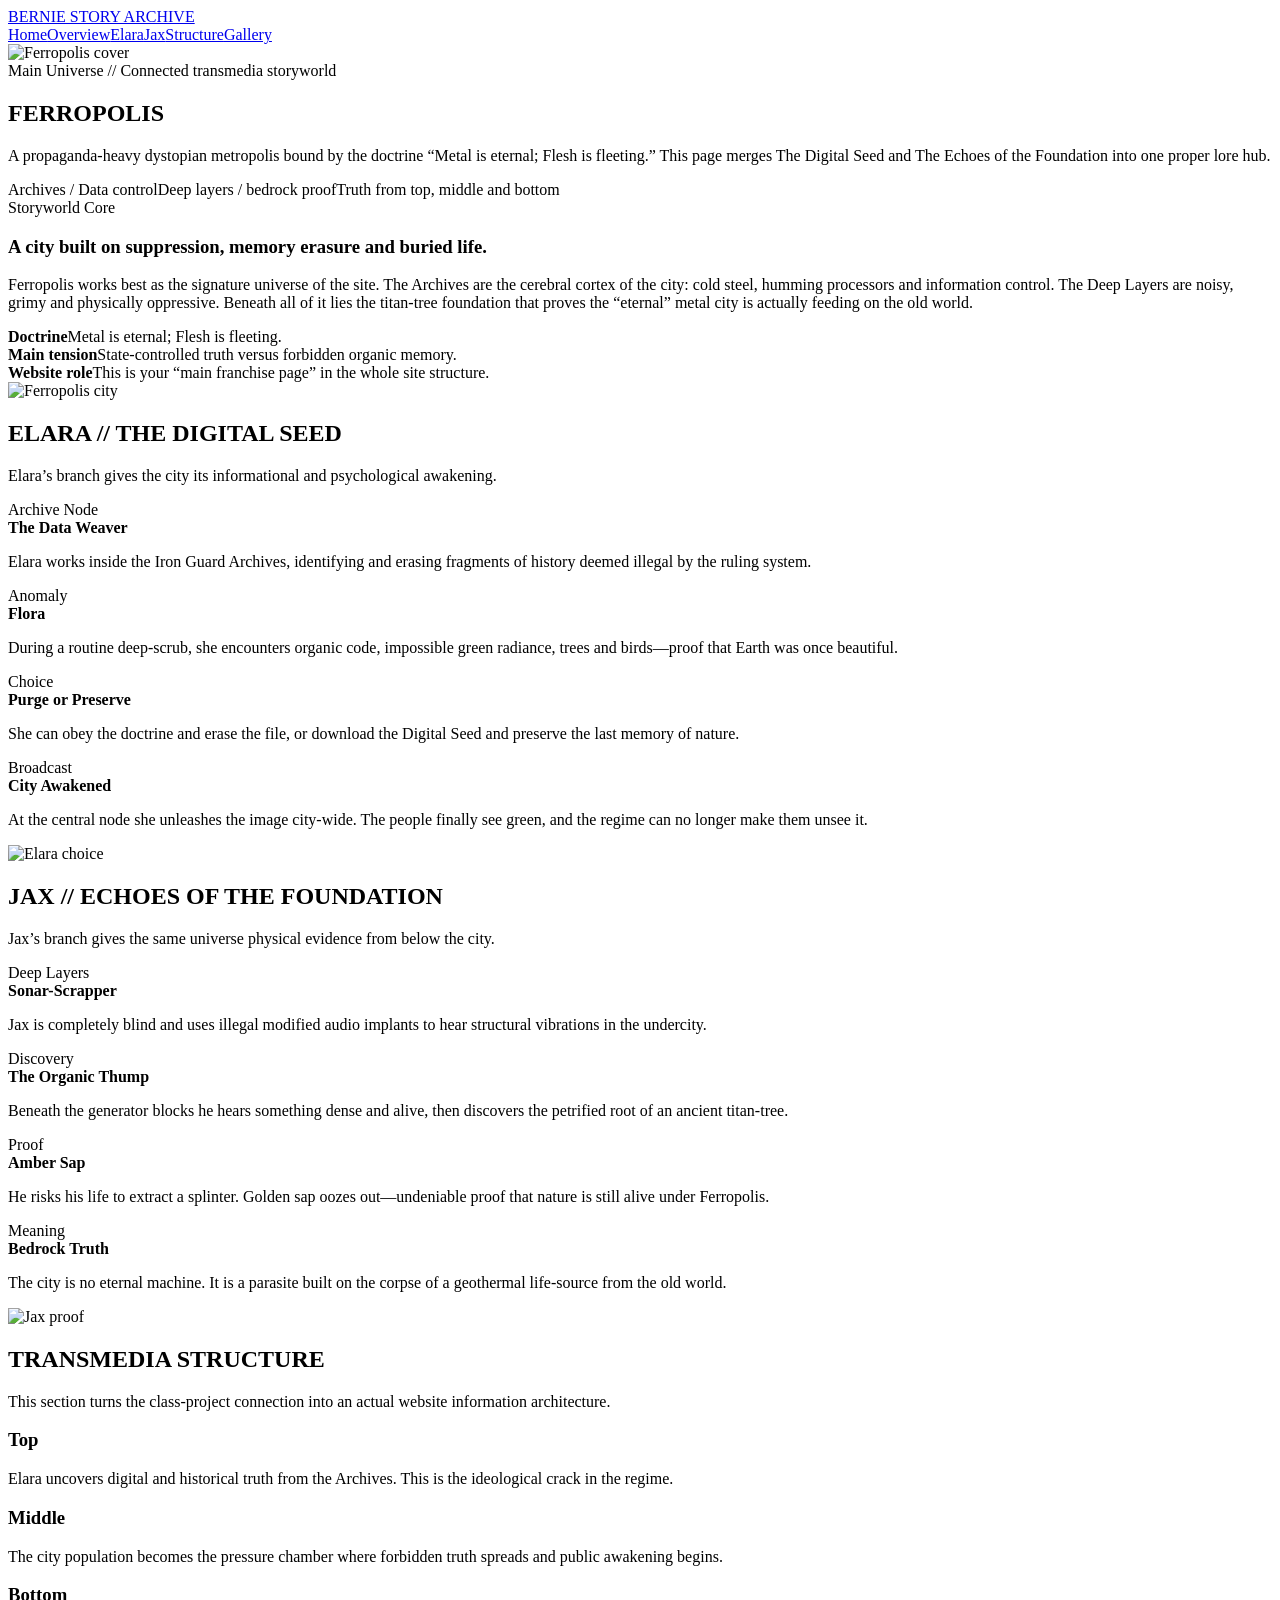
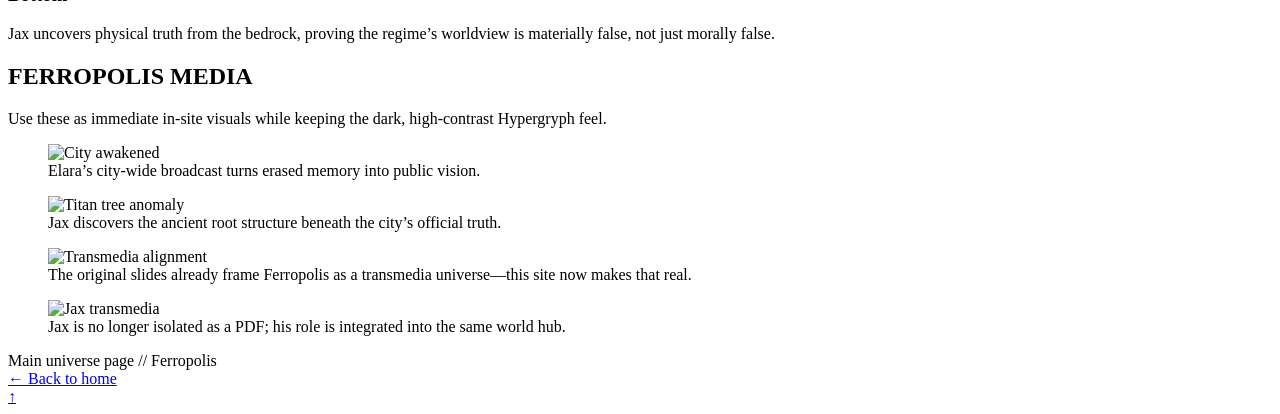
==== ferropolis.html @ 5ae43ccb "Add files via upload Signed-off-by: bernie8026 <105189016+bernie8026@users.noreply.github.com>" ====
<!DOCTYPE html>
<html lang="en">
<head>
  <meta charset="UTF-8" />
  <meta name="viewport" content="width=device-width, initial-scale=1.0" />
  <title>Ferropolis // Bernie Story Archive</title>
  <link rel="stylesheet" href="assets/css/style.css" />
</head>
<body>
<header class="site-header"><div class="header-inner"><a class="brand" href="index.html"><span class="brand-mark"></span>BERNIE STORY ARCHIVE</a><nav class="nav"><a href="index.html">Home</a><a href="#overview">Overview</a><a href="#elara">Elara</a><a href="#jax">Jax</a><a href="#structure">Structure</a><a href="#gallery">Gallery</a></nav></div></header>
<main class="page">
<section class="page-hero hero">
  <div class="hero-bg"><img src="assets/images/digital-cover.jpg" alt="Ferropolis cover" /></div>
  <div class="hero-inner">
    <div class="kicker">Main Universe // Connected transmedia storyworld</div>
    <h1>FERRO<span class="accent">POLIS</span></h1>
    <p>A propaganda-heavy dystopian metropolis bound by the doctrine “Metal is eternal; Flesh is fleeting.” This page merges The Digital Seed and The Echoes of the Foundation into one proper lore hub.</p>
    <div class="stats"><span class="stat-pill">Archives / Data control</span><span class="stat-pill">Deep layers / bedrock proof</span><span class="stat-pill">Truth from top, middle and bottom</span></div>
  </div>
</section>
<section id="overview" class="section">
  <div class="detail-grid">
    <div class="story-panel">
      <div class="mini-kicker">Storyworld Core</div>
      <h3>A city built on suppression, memory erasure and buried life.</h3>
      <p>Ferropolis works best as the signature universe of the site. The Archives are the cerebral cortex of the city: cold steel, humming processors and information control. The Deep Layers are noisy, grimy and physically oppressive. Beneath all of it lies the titan-tree foundation that proves the “eternal” metal city is actually feeding on the old world.</p>
      <div class="story-points">
        <div class="story-point"><strong>Doctrine</strong><span style="color:var(--muted)">Metal is eternal; Flesh is fleeting.</span></div>
        <div class="story-point"><strong>Main tension</strong><span style="color:var(--muted)">State-controlled truth versus forbidden organic memory.</span></div>
        <div class="story-point"><strong>Website role</strong><span style="color:var(--muted)">This is your “main franchise page” in the whole site structure.</span></div>
      </div>
    </div>
    <div class="story-panel" style="padding:0;overflow:hidden"><img src="assets/images/digital-ferropolis.jpg" alt="Ferropolis city" style="width:100%;height:100%;object-fit:cover" /></div>
  </div>
</section>
<section id="elara" class="section">
  <div class="section-head"><h2>ELARA // THE DIGITAL SEED</h2><p>Elara’s branch gives the city its informational and psychological awakening.</p></div>
  <div class="detail-grid">
    <div class="timeline">
      <div class="timeline-item"><div class="num">Archive Node</div><strong>The Data Weaver</strong><p>Elara works inside the Iron Guard Archives, identifying and erasing fragments of history deemed illegal by the ruling system.</p></div>
      <div class="timeline-item"><div class="num">Anomaly</div><strong>Flora</strong><p>During a routine deep-scrub, she encounters organic code, impossible green radiance, trees and birds—proof that Earth was once beautiful.</p></div>
      <div class="timeline-item"><div class="num">Choice</div><strong>Purge or Preserve</strong><p>She can obey the doctrine and erase the file, or download the Digital Seed and preserve the last memory of nature.</p></div>
      <div class="timeline-item"><div class="num">Broadcast</div><strong>City Awakened</strong><p>At the central node she unleashes the image city-wide. The people finally see green, and the regime can no longer make them unsee it.</p></div>
    </div>
    <div class="story-panel" style="padding:0;overflow:hidden"><img src="assets/images/digital-choice.jpg" alt="Elara choice" style="width:100%;height:100%;object-fit:cover" /></div>
  </div>
</section>
<section id="jax" class="section">
  <div class="section-head"><h2>JAX // ECHOES OF THE FOUNDATION</h2><p>Jax’s branch gives the same universe physical evidence from below the city.</p></div>
  <div class="detail-grid">
    <div class="timeline">
      <div class="timeline-item"><div class="num">Deep Layers</div><strong>Sonar-Scrapper</strong><p>Jax is completely blind and uses illegal modified audio implants to hear structural vibrations in the undercity.</p></div>
      <div class="timeline-item"><div class="num">Discovery</div><strong>The Organic Thump</strong><p>Beneath the generator blocks he hears something dense and alive, then discovers the petrified root of an ancient titan-tree.</p></div>
      <div class="timeline-item"><div class="num">Proof</div><strong>Amber Sap</strong><p>He risks his life to extract a splinter. Golden sap oozes out—undeniable proof that nature is still alive under Ferropolis.</p></div>
      <div class="timeline-item"><div class="num">Meaning</div><strong>Bedrock Truth</strong><p>The city is no eternal machine. It is a parasite built on the corpse of a geothermal life-source from the old world.</p></div>
    </div>
    <div class="story-panel" style="padding:0;overflow:hidden"><img src="assets/images/echoes-proof.jpg" alt="Jax proof" style="width:100%;height:100%;object-fit:cover" /></div>
  </div>
</section>
<section id="structure" class="section">
  <div class="section-head"><h2>TRANSMEDIA STRUCTURE</h2><p>This section turns the class-project connection into an actual website information architecture.</p></div>
  <div class="info-grid">
    <div class="info-box"><h3>Top</h3><p>Elara uncovers digital and historical truth from the Archives. This is the ideological crack in the regime.</p></div>
    <div class="info-box"><h3>Middle</h3><p>The city population becomes the pressure chamber where forbidden truth spreads and public awakening begins.</p></div>
    <div class="info-box"><h3>Bottom</h3><p>Jax uncovers physical truth from the bedrock, proving the regime’s worldview is materially false, not just morally false.</p></div>
  </div>
</section>
<section id="gallery" class="section">
  <div class="section-head"><h2>FERROPOLIS MEDIA</h2><p>Use these as immediate in-site visuals while keeping the dark, high-contrast Hypergryph feel.</p></div>
  <div class="gallery">
    <figure><img src="assets/images/digital-awakened.jpg" alt="City awakened" /><figcaption>Elara’s city-wide broadcast turns erased memory into public vision.</figcaption></figure>
    <figure><img src="assets/images/echoes-anomaly.jpg" alt="Titan tree anomaly" /><figcaption>Jax discovers the ancient root structure beneath the city’s official truth.</figcaption></figure>
    <figure><img src="assets/images/digital-transmedia.jpg" alt="Transmedia alignment" /><figcaption>The original slides already frame Ferropolis as a transmedia universe—this site now makes that real.</figcaption></figure>
    <figure><img src="assets/images/echoes-transmedia.jpg" alt="Jax transmedia" /><figcaption>Jax is no longer isolated as a PDF; his role is integrated into the same world hub.</figcaption></figure>
  </div>
</section>
</main>
<footer class="footer"><div class="footer-inner"><div>Main universe page // Ferropolis</div><div><a href="index.html">← Back to home</a></div></div></footer>
<a class="backtop" href="#top">↑</a><script src="assets/js/main.js"></script>
</body>
</html>
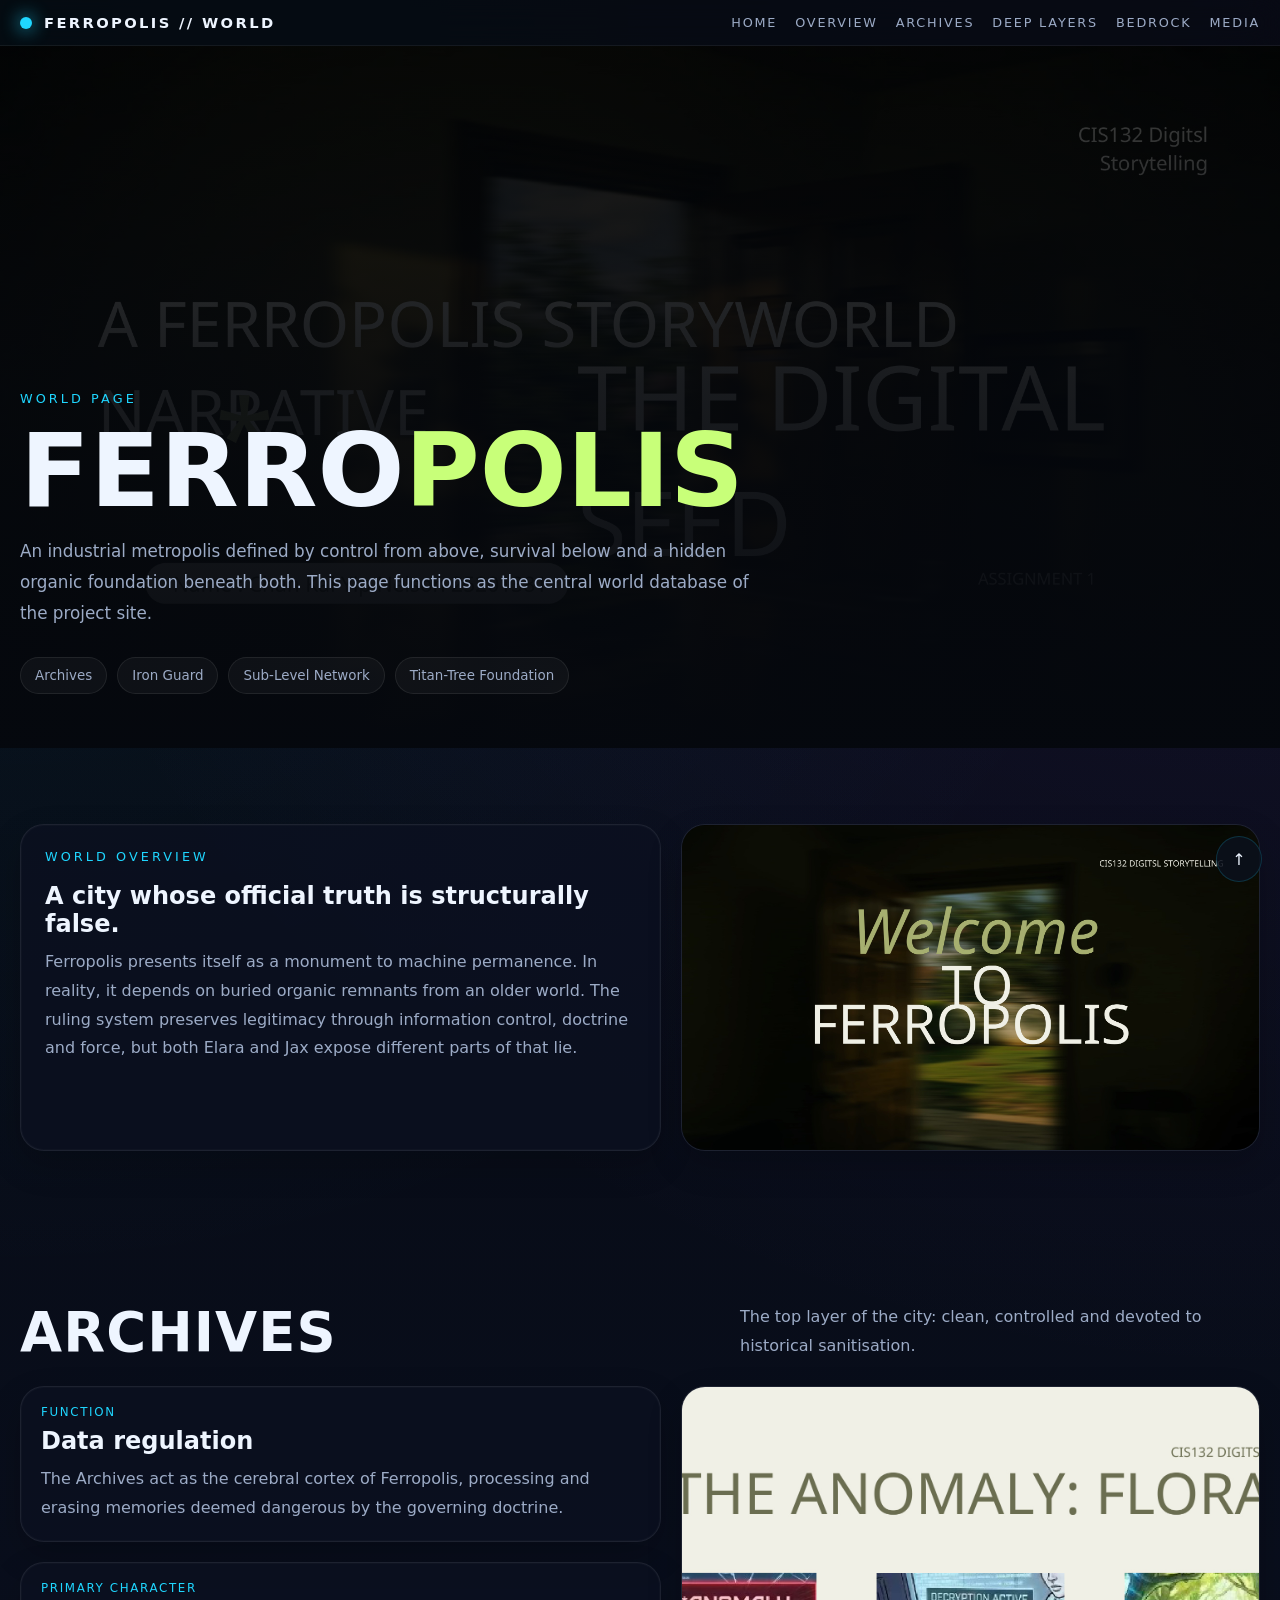
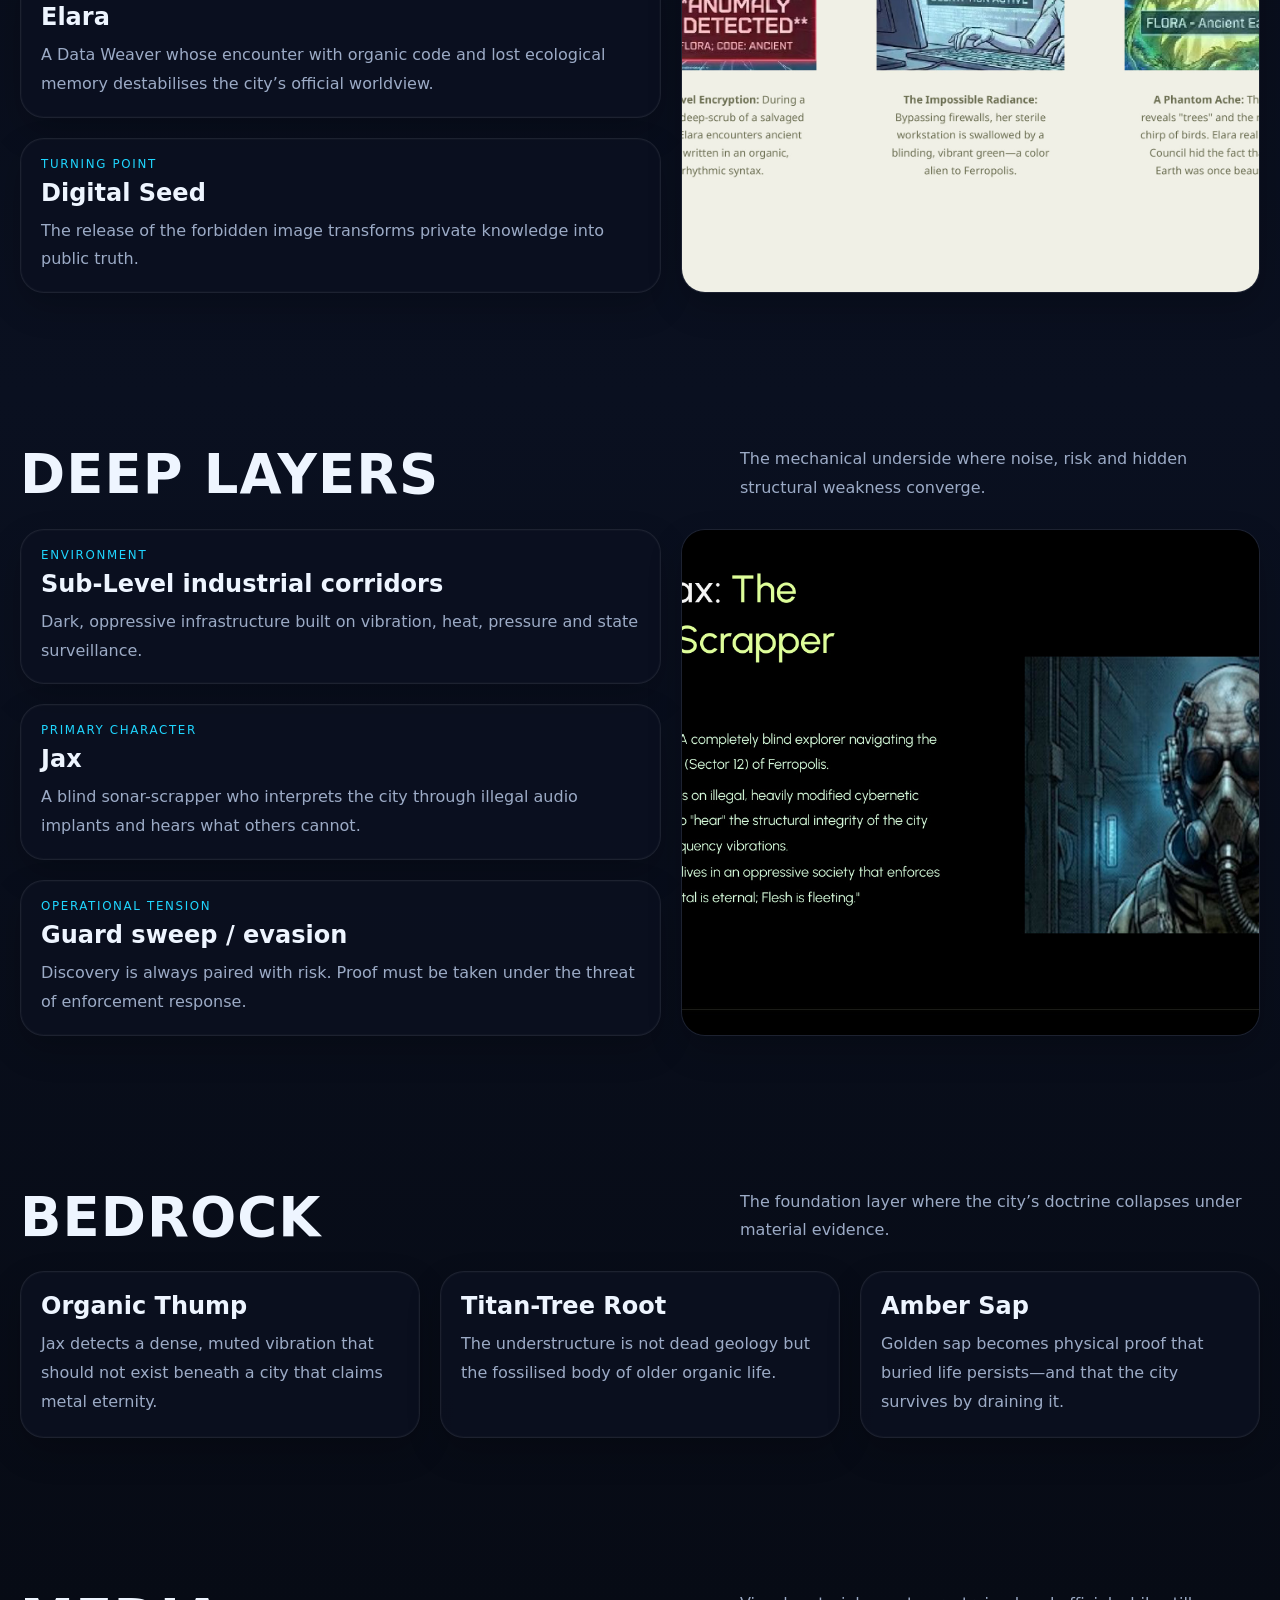
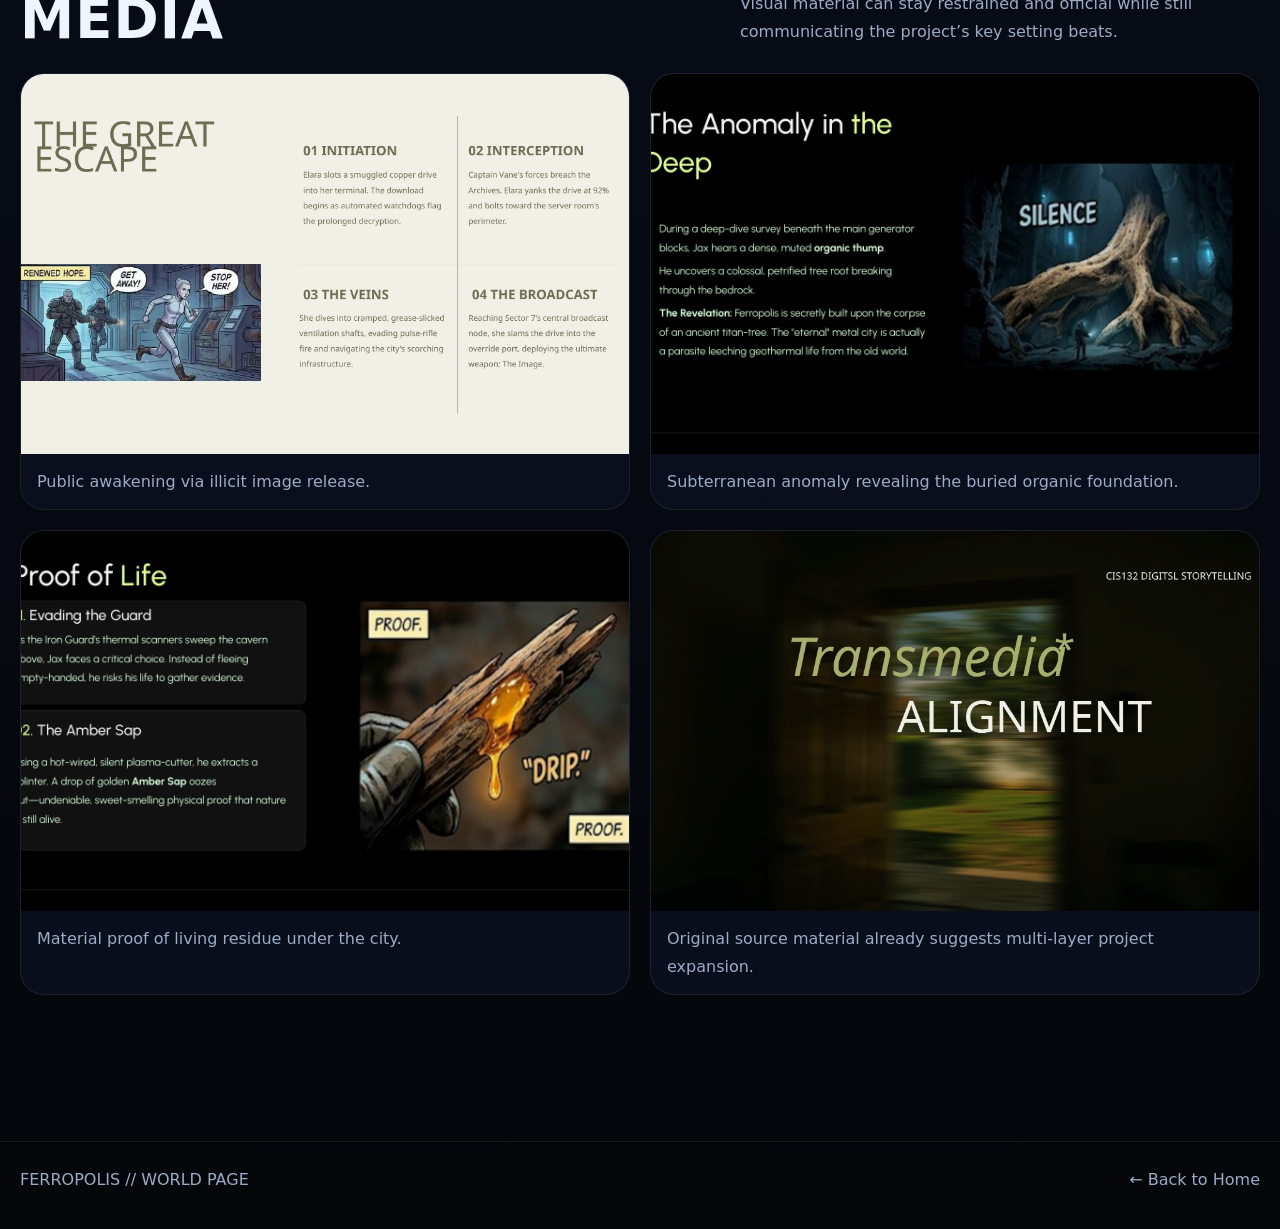
==== commit c43c5fbe: "Add files via upload Signed-off-by: bernie8026 <105189016+bernie8026@users.noreply.github.com>" ====
--- a/ferropolis.html
+++ b/ferropolis.html
@@ -3,79 +3,73 @@
 <head>
   <meta charset="UTF-8" />
   <meta name="viewport" content="width=device-width, initial-scale=1.0" />
-  <title>Ferropolis // Bernie Story Archive</title>
+  <title>FERROPOLIS // World</title>
   <link rel="stylesheet" href="assets/css/style.css" />
 </head>
 <body>
-<header class="site-header"><div class="header-inner"><a class="brand" href="index.html"><span class="brand-mark"></span>BERNIE STORY ARCHIVE</a><nav class="nav"><a href="index.html">Home</a><a href="#overview">Overview</a><a href="#elara">Elara</a><a href="#jax">Jax</a><a href="#structure">Structure</a><a href="#gallery">Gallery</a></nav></div></header>
-<main class="page">
+<header class="header"><div class="header-inner"><a class="brand" href="index.html"><span class="brand-dot"></span>FERROPOLIS // WORLD</a><nav class="nav"><a href="index.html">Home</a><a href="#overview">Overview</a><a href="#archives">Archives</a><a href="#deeplayers">Deep Layers</a><a href="#bedrock">Bedrock</a><a href="#gallery">Media</a></nav></div></header>
+<main>
 <section class="page-hero hero">
-  <div class="hero-bg"><img src="assets/images/digital-cover.jpg" alt="Ferropolis cover" /></div>
+  <div class="page-hero-bg"><img src="assets/images/digital-cover.jpg" alt="Ferropolis world visual" /></div>
   <div class="hero-inner">
-    <div class="kicker">Main Universe // Connected transmedia storyworld</div>
+    <div class="kicker">World Page</div>
     <h1>FERRO<span class="accent">POLIS</span></h1>
-    <p>A propaganda-heavy dystopian metropolis bound by the doctrine “Metal is eternal; Flesh is fleeting.” This page merges The Digital Seed and The Echoes of the Foundation into one proper lore hub.</p>
-    <div class="stats"><span class="stat-pill">Archives / Data control</span><span class="stat-pill">Deep layers / bedrock proof</span><span class="stat-pill">Truth from top, middle and bottom</span></div>
+    <p>An industrial metropolis defined by control from above, survival below and a hidden organic foundation beneath both. This page functions as the central world database of the project site.</p>
+    <div class="stats"><span class="pill">Archives</span><span class="pill">Iron Guard</span><span class="pill">Sub-Level Network</span><span class="pill">Titan-Tree Foundation</span></div>
   </div>
 </section>
+
 <section id="overview" class="section">
-  <div class="detail-grid">
-    <div class="story-panel">
-      <div class="mini-kicker">Storyworld Core</div>
-      <h3>A city built on suppression, memory erasure and buried life.</h3>
-      <p>Ferropolis works best as the signature universe of the site. The Archives are the cerebral cortex of the city: cold steel, humming processors and information control. The Deep Layers are noisy, grimy and physically oppressive. Beneath all of it lies the titan-tree foundation that proves the “eternal” metal city is actually feeding on the old world.</p>
-      <div class="story-points">
-        <div class="story-point"><strong>Doctrine</strong><span style="color:var(--muted)">Metal is eternal; Flesh is fleeting.</span></div>
-        <div class="story-point"><strong>Main tension</strong><span style="color:var(--muted)">State-controlled truth versus forbidden organic memory.</span></div>
-        <div class="story-point"><strong>Website role</strong><span style="color:var(--muted)">This is your “main franchise page” in the whole site structure.</span></div>
-      </div>
-    </div>
-    <div class="story-panel" style="padding:0;overflow:hidden"><img src="assets/images/digital-ferropolis.jpg" alt="Ferropolis city" style="width:100%;height:100%;object-fit:cover" /></div>
+  <div class="split">
+    <div class="panel"><div class="kicker">World Overview</div><h3>A city whose official truth is structurally false.</h3><p>Ferropolis presents itself as a monument to machine permanence. In reality, it depends on buried organic remnants from an older world. The ruling system preserves legitimacy through information control, doctrine and force, but both Elara and Jax expose different parts of that lie.</p></div>
+    <div class="block"><img src="assets/images/digital-ferropolis.jpg" alt="Cityscape" /></div>
   </div>
 </section>
-<section id="elara" class="section">
-  <div class="section-head"><h2>ELARA // THE DIGITAL SEED</h2><p>Elara’s branch gives the city its informational and psychological awakening.</p></div>
-  <div class="detail-grid">
+
+<section id="archives" class="section">
+  <div class="head"><h2>Archives</h2><p>The top layer of the city: clean, controlled and devoted to historical sanitisation.</p></div>
+  <div class="split">
     <div class="timeline">
-      <div class="timeline-item"><div class="num">Archive Node</div><strong>The Data Weaver</strong><p>Elara works inside the Iron Guard Archives, identifying and erasing fragments of history deemed illegal by the ruling system.</p></div>
-      <div class="timeline-item"><div class="num">Anomaly</div><strong>Flora</strong><p>During a routine deep-scrub, she encounters organic code, impossible green radiance, trees and birds—proof that Earth was once beautiful.</p></div>
-      <div class="timeline-item"><div class="num">Choice</div><strong>Purge or Preserve</strong><p>She can obey the doctrine and erase the file, or download the Digital Seed and preserve the last memory of nature.</p></div>
-      <div class="timeline-item"><div class="num">Broadcast</div><strong>City Awakened</strong><p>At the central node she unleashes the image city-wide. The people finally see green, and the regime can no longer make them unsee it.</p></div>
+      <div class="timeline-card"><div class="meta">Function</div><h3>Data regulation</h3><p>The Archives act as the cerebral cortex of Ferropolis, processing and erasing memories deemed dangerous by the governing doctrine.</p></div>
+      <div class="timeline-card"><div class="meta">Primary Character</div><h3>Elara</h3><p>A Data Weaver whose encounter with organic code and lost ecological memory destabilises the city’s official worldview.</p></div>
+      <div class="timeline-card"><div class="meta">Turning Point</div><h3>Digital Seed</h3><p>The release of the forbidden image transforms private knowledge into public truth.</p></div>
     </div>
-    <div class="story-panel" style="padding:0;overflow:hidden"><img src="assets/images/digital-choice.jpg" alt="Elara choice" style="width:100%;height:100%;object-fit:cover" /></div>
+    <div class="block"><img src="assets/images/digital-choice.jpg" alt="Archives visual" /></div>
   </div>
 </section>
-<section id="jax" class="section">
-  <div class="section-head"><h2>JAX // ECHOES OF THE FOUNDATION</h2><p>Jax’s branch gives the same universe physical evidence from below the city.</p></div>
-  <div class="detail-grid">
+
+<section id="deeplayers" class="section">
+  <div class="head"><h2>Deep Layers</h2><p>The mechanical underside where noise, risk and hidden structural weakness converge.</p></div>
+  <div class="split">
     <div class="timeline">
-      <div class="timeline-item"><div class="num">Deep Layers</div><strong>Sonar-Scrapper</strong><p>Jax is completely blind and uses illegal modified audio implants to hear structural vibrations in the undercity.</p></div>
-      <div class="timeline-item"><div class="num">Discovery</div><strong>The Organic Thump</strong><p>Beneath the generator blocks he hears something dense and alive, then discovers the petrified root of an ancient titan-tree.</p></div>
-      <div class="timeline-item"><div class="num">Proof</div><strong>Amber Sap</strong><p>He risks his life to extract a splinter. Golden sap oozes out—undeniable proof that nature is still alive under Ferropolis.</p></div>
-      <div class="timeline-item"><div class="num">Meaning</div><strong>Bedrock Truth</strong><p>The city is no eternal machine. It is a parasite built on the corpse of a geothermal life-source from the old world.</p></div>
+      <div class="timeline-card"><div class="meta">Environment</div><h3>Sub-Level industrial corridors</h3><p>Dark, oppressive infrastructure built on vibration, heat, pressure and state surveillance.</p></div>
+      <div class="timeline-card"><div class="meta">Primary Character</div><h3>Jax</h3><p>A blind sonar-scrapper who interprets the city through illegal audio implants and hears what others cannot.</p></div>
+      <div class="timeline-card"><div class="meta">Operational Tension</div><h3>Guard sweep / evasion</h3><p>Discovery is always paired with risk. Proof must be taken under the threat of enforcement response.</p></div>
     </div>
-    <div class="story-panel" style="padding:0;overflow:hidden"><img src="assets/images/echoes-proof.jpg" alt="Jax proof" style="width:100%;height:100%;object-fit:cover" /></div>
+    <div class="block"><img src="assets/images/echoes-jax.jpg" alt="Deep Layers visual" /></div>
   </div>
 </section>
-<section id="structure" class="section">
-  <div class="section-head"><h2>TRANSMEDIA STRUCTURE</h2><p>This section turns the class-project connection into an actual website information architecture.</p></div>
+
+<section id="bedrock" class="section">
+  <div class="head"><h2>Bedrock</h2><p>The foundation layer where the city’s doctrine collapses under material evidence.</p></div>
   <div class="info-grid">
-    <div class="info-box"><h3>Top</h3><p>Elara uncovers digital and historical truth from the Archives. This is the ideological crack in the regime.</p></div>
-    <div class="info-box"><h3>Middle</h3><p>The city population becomes the pressure chamber where forbidden truth spreads and public awakening begins.</p></div>
-    <div class="info-box"><h3>Bottom</h3><p>Jax uncovers physical truth from the bedrock, proving the regime’s worldview is materially false, not just morally false.</p></div>
+    <div class="info-card"><h3>Organic Thump</h3><p>Jax detects a dense, muted vibration that should not exist beneath a city that claims metal eternity.</p></div>
+    <div class="info-card"><h3>Titan-Tree Root</h3><p>The understructure is not dead geology but the fossilised body of older organic life.</p></div>
+    <div class="info-card"><h3>Amber Sap</h3><p>Golden sap becomes physical proof that buried life persists—and that the city survives by draining it.</p></div>
   </div>
 </section>
+
 <section id="gallery" class="section">
-  <div class="section-head"><h2>FERROPOLIS MEDIA</h2><p>Use these as immediate in-site visuals while keeping the dark, high-contrast Hypergryph feel.</p></div>
+  <div class="head"><h2>Media</h2><p>Visual material can stay restrained and official while still communicating the project’s key setting beats.</p></div>
   <div class="gallery">
-    <figure><img src="assets/images/digital-awakened.jpg" alt="City awakened" /><figcaption>Elara’s city-wide broadcast turns erased memory into public vision.</figcaption></figure>
-    <figure><img src="assets/images/echoes-anomaly.jpg" alt="Titan tree anomaly" /><figcaption>Jax discovers the ancient root structure beneath the city’s official truth.</figcaption></figure>
-    <figure><img src="assets/images/digital-transmedia.jpg" alt="Transmedia alignment" /><figcaption>The original slides already frame Ferropolis as a transmedia universe—this site now makes that real.</figcaption></figure>
-    <figure><img src="assets/images/echoes-transmedia.jpg" alt="Jax transmedia" /><figcaption>Jax is no longer isolated as a PDF; his role is integrated into the same world hub.</figcaption></figure>
+    <figure><img src="assets/images/digital-awakened.jpg" alt="Broadcast visual" /><figcaption>Public awakening via illicit image release.</figcaption></figure>
+    <figure><img src="assets/images/echoes-anomaly.jpg" alt="Anomaly visual" /><figcaption>Subterranean anomaly revealing the buried organic foundation.</figcaption></figure>
+    <figure><img src="assets/images/echoes-proof.jpg" alt="Amber sap proof" /><figcaption>Material proof of living residue under the city.</figcaption></figure>
+    <figure><img src="assets/images/digital-transmedia.jpg" alt="Project linkage" /><figcaption>Original source material already suggests multi-layer project expansion.</figcaption></figure>
   </div>
 </section>
 </main>
-<footer class="footer"><div class="footer-inner"><div>Main universe page // Ferropolis</div><div><a href="index.html">← Back to home</a></div></div></footer>
-<a class="backtop" href="#top">↑</a><script src="assets/js/main.js"></script>
+<footer class="footer"><div class="footer-inner"><div>FERROPOLIS // WORLD PAGE</div><div><a href="index.html">← Back to Home</a></div></div></footer>
+<a class="backtop" href="#overview">↑</a><script src="assets/js/main.js"></script>
 </body>
 </html>
--- a/assets/css/style.css
+++ b/assets/css/style.css
@@ -0,0 +1,113 @@
+
+:root{
+  --bg:#05070d;
+  --bg2:#0b1020;
+  --panel:rgba(11,16,32,.82);
+  --panel-2:rgba(14,20,38,.94);
+  --line:#1fd6ff;
+  --line-soft:rgba(31,214,255,.18);
+  --accent:#c8ff79;
+  --text:#eef5ff;
+  --muted:#9cabc6;
+  --max:1280px;
+}
+*{box-sizing:border-box}
+html{scroll-behavior:smooth}
+body{
+  margin:0;
+  color:var(--text);
+  font-family: Inter, ui-sans-serif, system-ui, -apple-system, BlinkMacSystemFont, 'Segoe UI', sans-serif;
+  background:
+    radial-gradient(circle at 0% 0%, rgba(31,214,255,.08), transparent 28%),
+    radial-gradient(circle at 100% 0%, rgba(139,89,255,.12), transparent 30%),
+    linear-gradient(180deg, #05070d 0%, #0a1020 45%, #04060a 100%);
+}
+body::before{
+  content:'';
+  position:fixed; inset:0; pointer-events:none; opacity:.25;
+  background-image:linear-gradient(rgba(255,255,255,.03) 1px, transparent 1px),linear-gradient(90deg, rgba(255,255,255,.03) 1px, transparent 1px);
+  background-size:36px 36px;
+  mask-image:linear-gradient(180deg, rgba(0,0,0,.75), transparent 78%);
+}
+a{text-decoration:none;color:inherit}
+img{display:block;max-width:100%}
+.header{position:sticky;top:0;z-index:40;background:rgba(5,8,14,.76);backdrop-filter:blur(16px);border-bottom:1px solid rgba(255,255,255,.06)}
+.header-inner{max-width:var(--max);margin:0 auto;padding:14px 20px;display:flex;justify-content:space-between;align-items:center;gap:20px}
+.brand{display:flex;align-items:center;gap:12px;font-weight:800;letter-spacing:.16em;text-transform:uppercase;font-size:.92rem}
+.brand-dot{width:12px;height:12px;border-radius:50%;background:var(--line);box-shadow:0 0 18px var(--line)}
+.nav{display:flex;gap:18px;flex-wrap:wrap}
+.nav a{font-size:.8rem;letter-spacing:.14em;text-transform:uppercase;color:var(--muted)}
+.nav a:hover,.nav a.active{color:var(--text)}
+.hero{position:relative;min-height:95vh;display:flex;align-items:flex-end}
+.hero-bg,.page-hero-bg{position:absolute;inset:0;z-index:-2}
+.hero-bg img,.page-hero-bg img{width:100%;height:100%;object-fit:cover;filter:brightness(.32) saturate(1.04)}
+.hero-bg::after,.page-hero-bg::after{content:'';position:absolute;inset:0;background:linear-gradient(180deg, rgba(5,8,14,.2), rgba(5,8,14,.72) 48%, rgba(5,8,14,.98) 100%)}
+.hero-inner{max-width:var(--max);margin:0 auto;padding:112px 20px 54px;width:100%}
+.kicker{font-size:.8rem;letter-spacing:.24em;text-transform:uppercase;color:var(--line);margin-bottom:18px}
+.hero h1{font-size:clamp(3.2rem,8vw,7rem);line-height:.92;margin:0 0 18px;max-width:900px}
+.hero h1 .accent{color:var(--accent)}
+.hero p{max-width:760px;color:var(--muted);font-size:1.05rem;line-height:1.85;margin:0 0 28px}
+.button-row{display:flex;flex-wrap:wrap;gap:12px}
+.button{display:inline-flex;align-items:center;justify-content:center;padding:14px 22px;border-radius:999px;border:1px solid var(--line);background:rgba(31,214,255,.08);font-size:.86rem;font-weight:700;letter-spacing:.12em;text-transform:uppercase}
+.button.alt{border-color:rgba(255,255,255,.14);background:rgba(255,255,255,.04)}
+.quick-grid{display:grid;grid-template-columns:repeat(4,minmax(0,1fr));gap:14px;margin-top:30px}
+.quick-card,.panel,.news-item,.world-card,.profile-card,.block,.media-card,.timeline-card,.info-card{background:var(--panel);border:1px solid rgba(255,255,255,.08);border-radius:24px;box-shadow:0 14px 34px rgba(0,0,0,.2), inset 0 0 0 1px rgba(255,255,255,.02)}
+.quick-card{padding:18px}
+.quick-card .label{font-size:.72rem;color:var(--line);letter-spacing:.14em;text-transform:uppercase;margin-bottom:8px}
+.quick-card strong{display:block;font-size:1rem}
+.quick-card span{display:block;color:var(--muted);margin-top:8px;font-size:.94rem;line-height:1.6}
+.section{max-width:var(--max);margin:0 auto;padding:76px 20px}
+.head{display:flex;justify-content:space-between;gap:24px;align-items:end;margin-bottom:26px}
+.head h2{margin:0;font-size:clamp(2rem,5vw,3.4rem);line-height:1;text-transform:uppercase;letter-spacing:.02em}
+.head p{margin:0;max-width:520px;color:var(--muted);line-height:1.8}
+.overview-grid,.feature-grid,.world-grid,.profile-grid,.media-grid,.info-grid,.split,.gallery,.timeline{display:grid;gap:20px}
+.overview-grid{grid-template-columns:1.08fr .92fr}
+.panel{padding:24px}
+.panel h3,.world-card h3,.profile-card h3,.media-card h3,.info-card h3,.timeline-card h3{margin:0 0 10px;font-size:1.5rem}
+.panel p,.world-card p,.profile-card p,.media-card p,.info-card p,.timeline-card p{margin:0;color:var(--muted);line-height:1.8}
+.news-list{display:grid;gap:14px}
+.news-item{padding:18px 20px}
+.news-item .meta{font-size:.76rem;color:var(--line);letter-spacing:.14em;text-transform:uppercase;margin-bottom:10px}
+.news-item strong{display:block;margin-bottom:8px;font-size:1.02rem}
+.feature-grid{grid-template-columns:.92fr 1.08fr}
+.block{overflow:hidden}
+.block img{width:100%;height:100%;object-fit:cover;min-height:100%}
+.block.pad{padding:24px}
+.world-grid{grid-template-columns:repeat(3,minmax(0,1fr))}
+.world-card{overflow:hidden}
+.world-card .thumb img{aspect-ratio:16/10;width:100%;object-fit:cover}
+.world-card .body{padding:22px}
+.tag{display:inline-flex;padding:7px 10px;border-radius:999px;background:rgba(31,214,255,.08);border:1px solid var(--line-soft);color:var(--line);font-size:.72rem;letter-spacing:.12em;text-transform:uppercase;margin-bottom:12px}
+.linkline{margin-top:18px;font-size:.84rem;font-weight:700;letter-spacing:.12em;text-transform:uppercase;color:var(--line)}
+.profile-grid{grid-template-columns:repeat(4,minmax(0,1fr))}
+.profile-card{padding:22px}
+.profile-card .role{font-size:.74rem;color:var(--line);text-transform:uppercase;letter-spacing:.14em;margin-bottom:10px}
+.media-grid{grid-template-columns:repeat(3,minmax(0,1fr))}
+.media-card{overflow:hidden}
+.media-card img{aspect-ratio:16/9;width:100%;object-fit:cover}
+.media-card .body{padding:18px}
+.page-hero{position:relative;min-height:78vh;display:flex;align-items:flex-end}
+.stats{display:flex;gap:10px;flex-wrap:wrap;margin-top:18px}
+.pill{padding:10px 14px;border-radius:999px;border:1px solid rgba(255,255,255,.08);background:rgba(255,255,255,.04);font-size:.84rem;color:var(--muted)}
+.info-grid{grid-template-columns:repeat(3,minmax(0,1fr))}
+.info-card{padding:20px}
+.timeline{grid-template-columns:1fr}
+.timeline-card{padding:18px 20px}
+.timeline-card .meta{font-size:.74rem;color:var(--line);letter-spacing:.14em;text-transform:uppercase;margin-bottom:8px}
+.split{grid-template-columns:1.05fr .95fr}
+.gallery{grid-template-columns:repeat(2,minmax(0,1fr))}
+figure{margin:0;background:var(--panel);border:1px solid rgba(255,255,255,.08);border-radius:24px;overflow:hidden}
+figcaption{padding:14px 16px;color:var(--muted);line-height:1.7}
+figure img{width:100%;aspect-ratio:16/10;object-fit:cover}
+.footer{border-top:1px solid rgba(255,255,255,.08);margin-top:70px}
+.footer-inner{max-width:var(--max);margin:0 auto;padding:28px 20px 40px;display:flex;justify-content:space-between;gap:16px;flex-wrap:wrap;color:var(--muted)}
+.backtop{position:fixed;right:18px;bottom:18px;width:46px;height:46px;border-radius:50%;display:grid;place-items:center;background:rgba(11,16,28,.88);border:1px solid var(--line-soft)}
+@media (max-width:1080px){
+  .overview-grid,.feature-grid,.split{grid-template-columns:1fr}
+  .world-grid,.profile-grid,.media-grid,.info-grid{grid-template-columns:repeat(2,minmax(0,1fr))}
+}
+@media (max-width:760px){
+  .nav{display:none}
+  .quick-grid,.world-grid,.profile-grid,.media-grid,.info-grid,.gallery{grid-template-columns:1fr}
+  .hero-inner{padding-top:92px}
+}
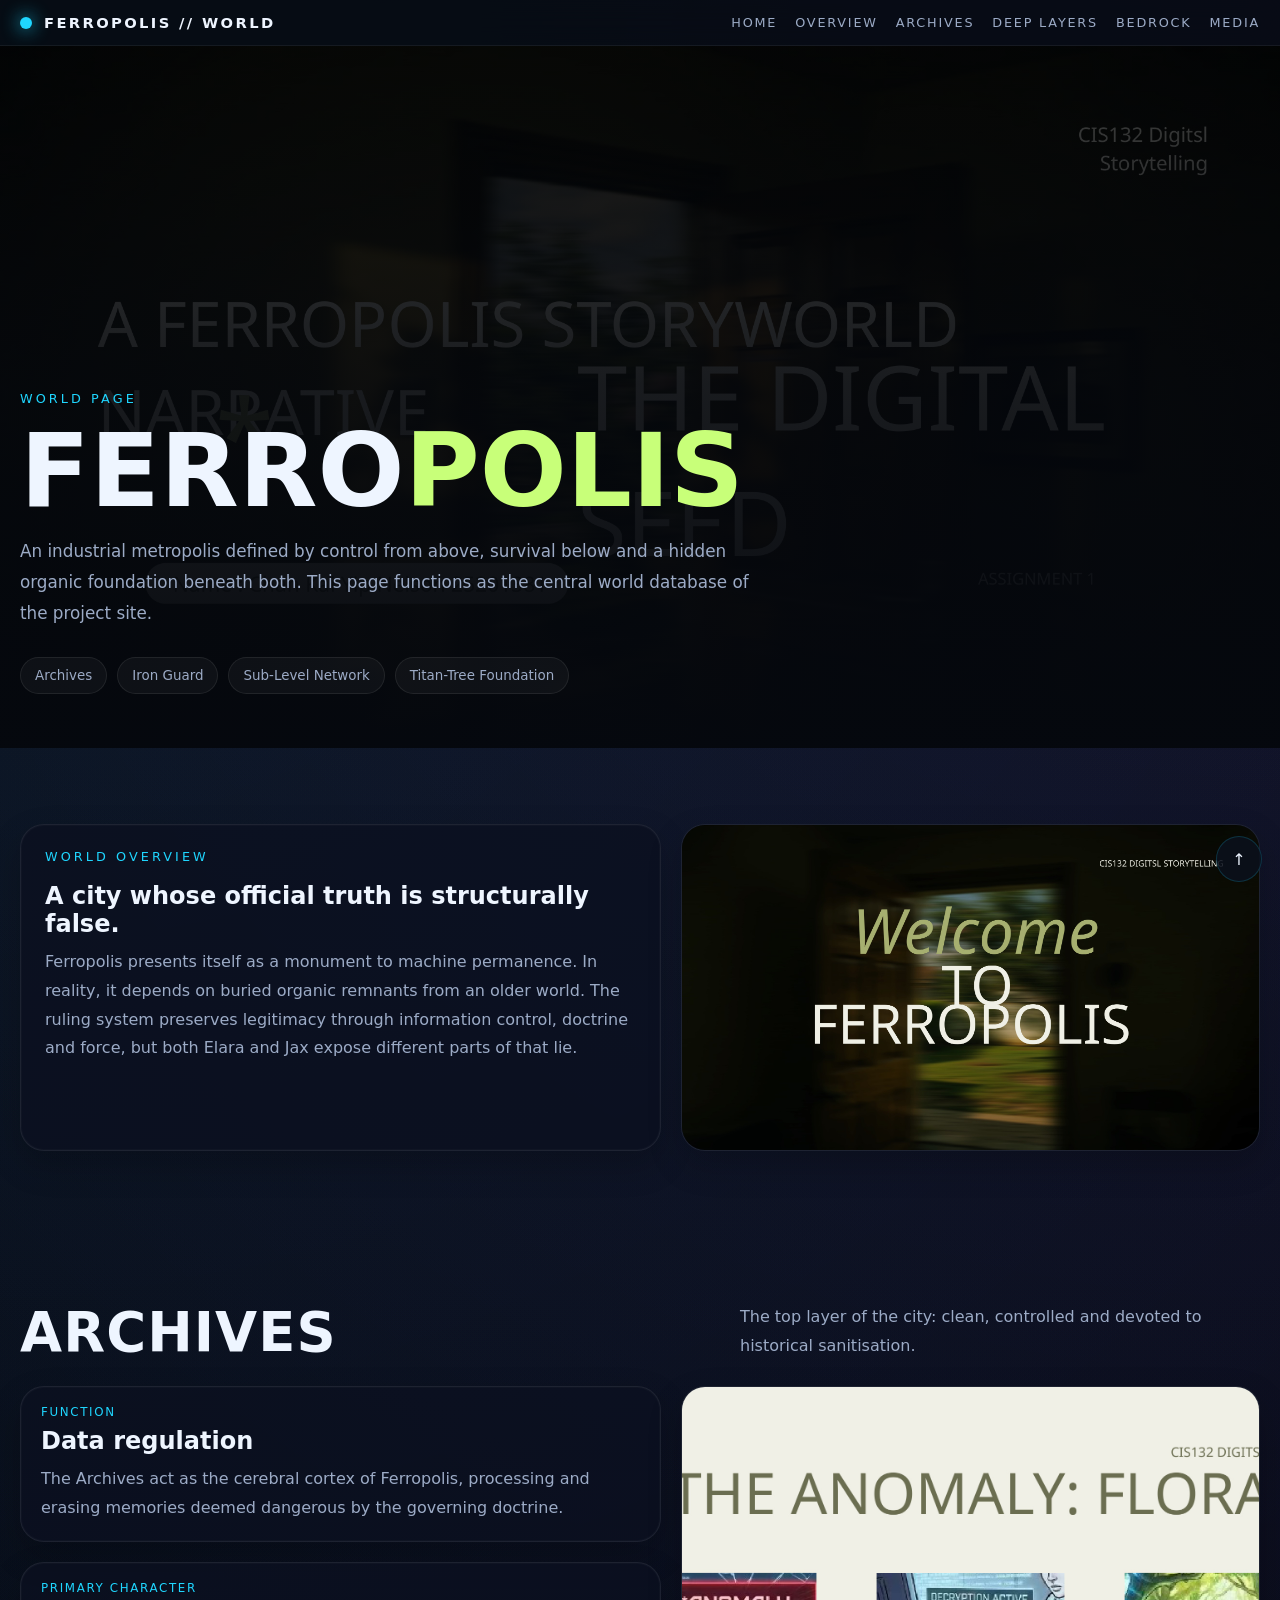
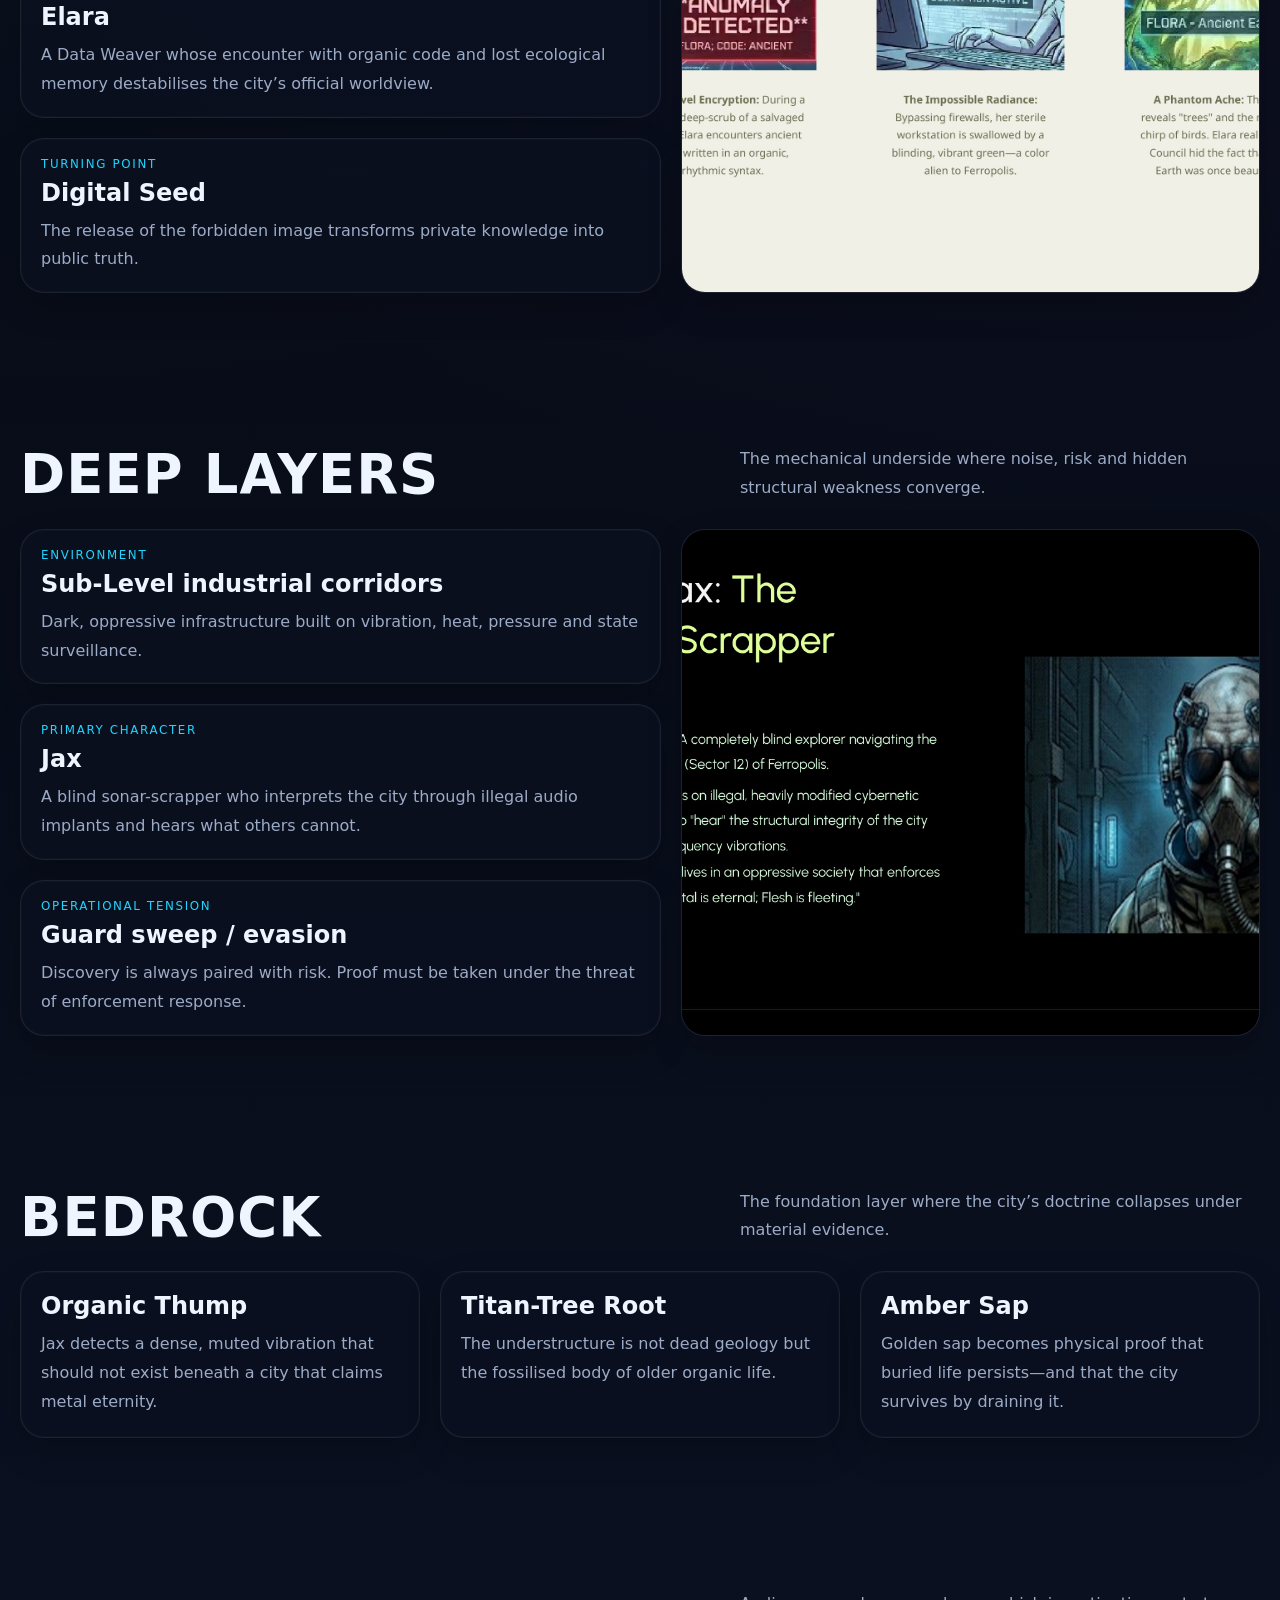
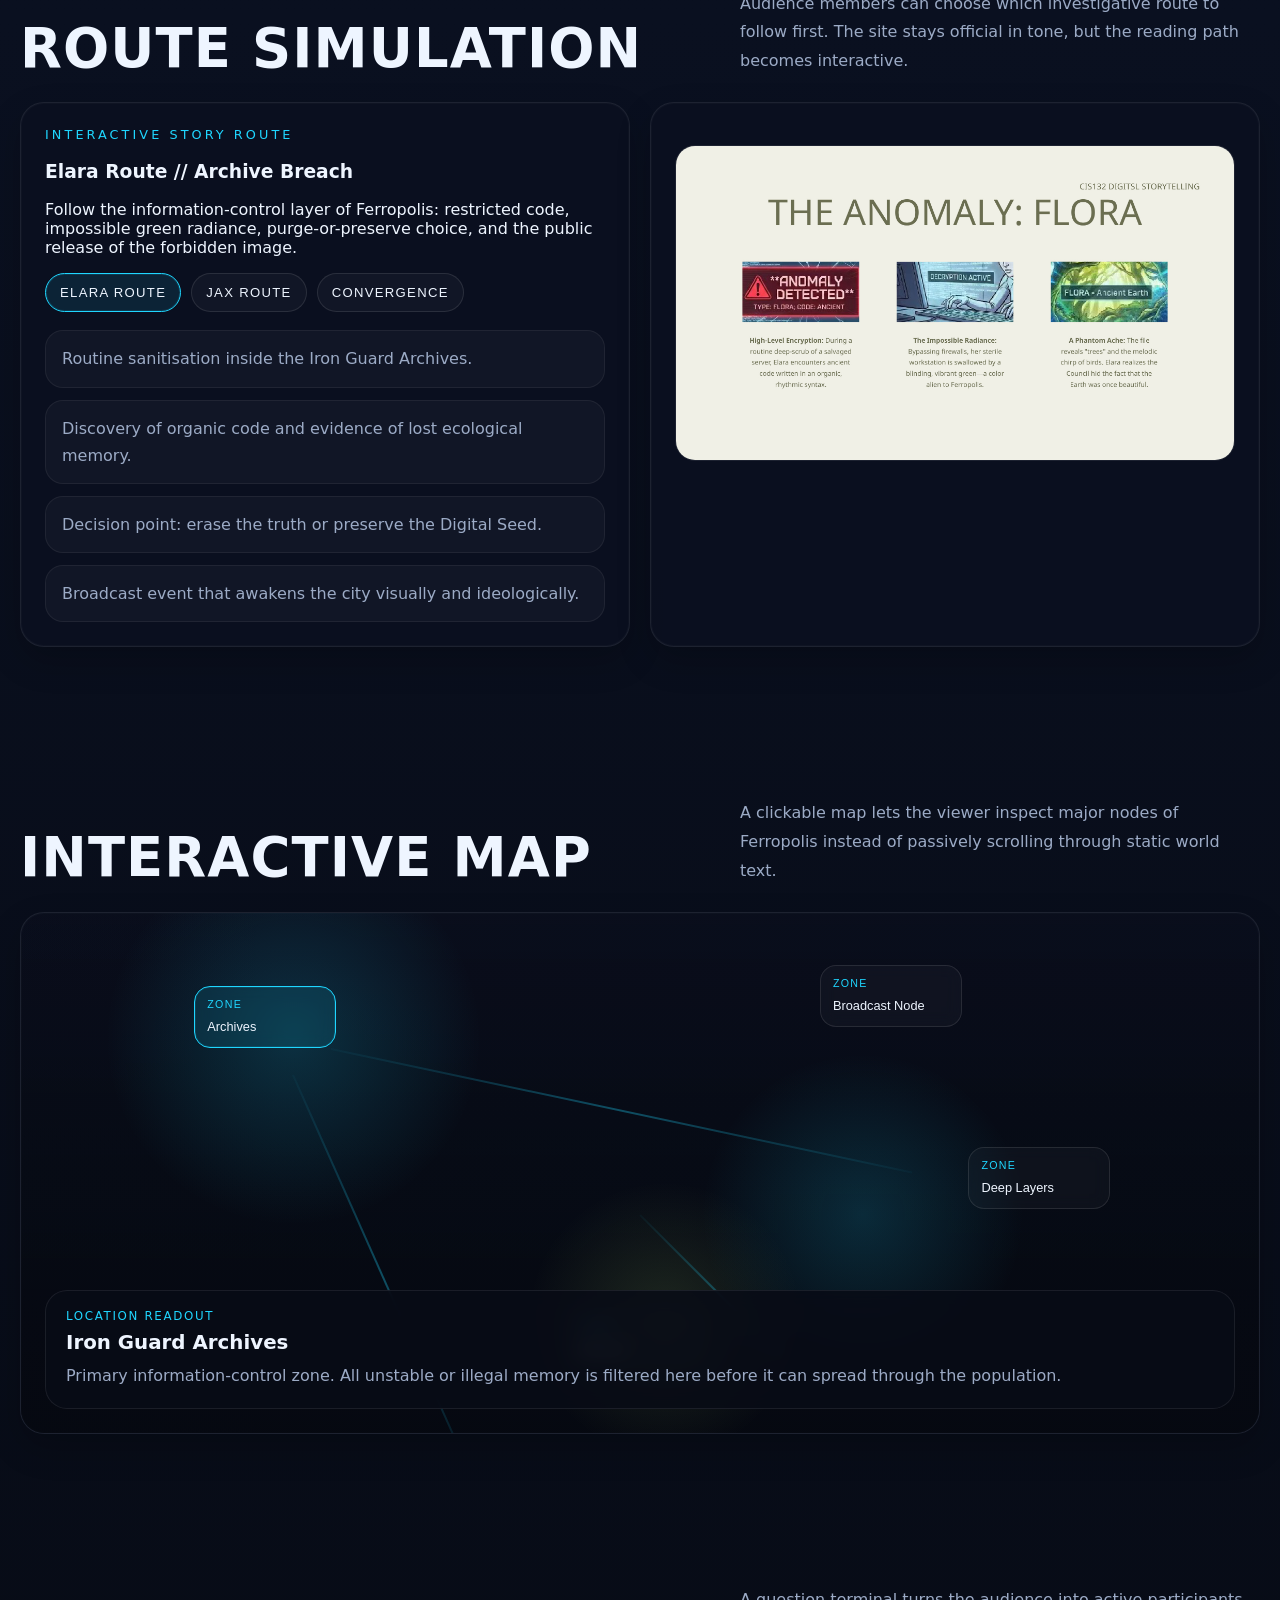
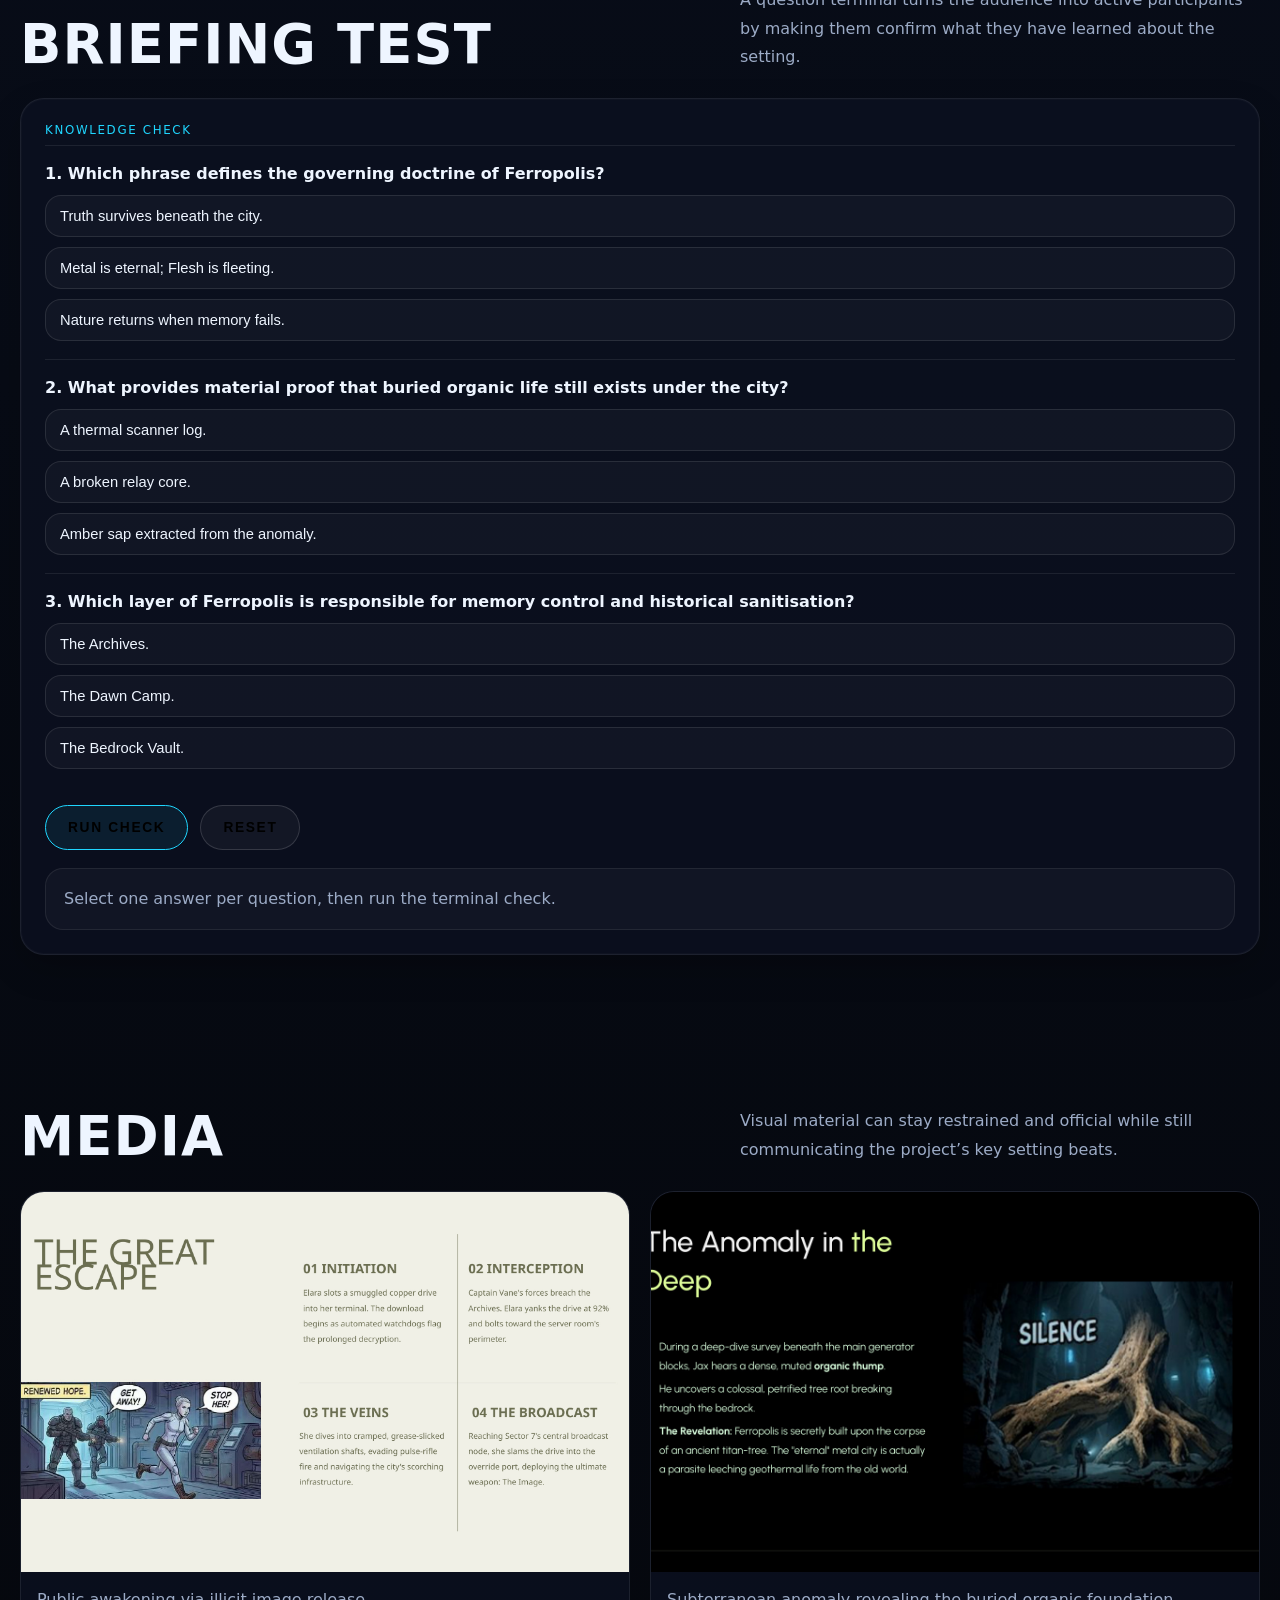
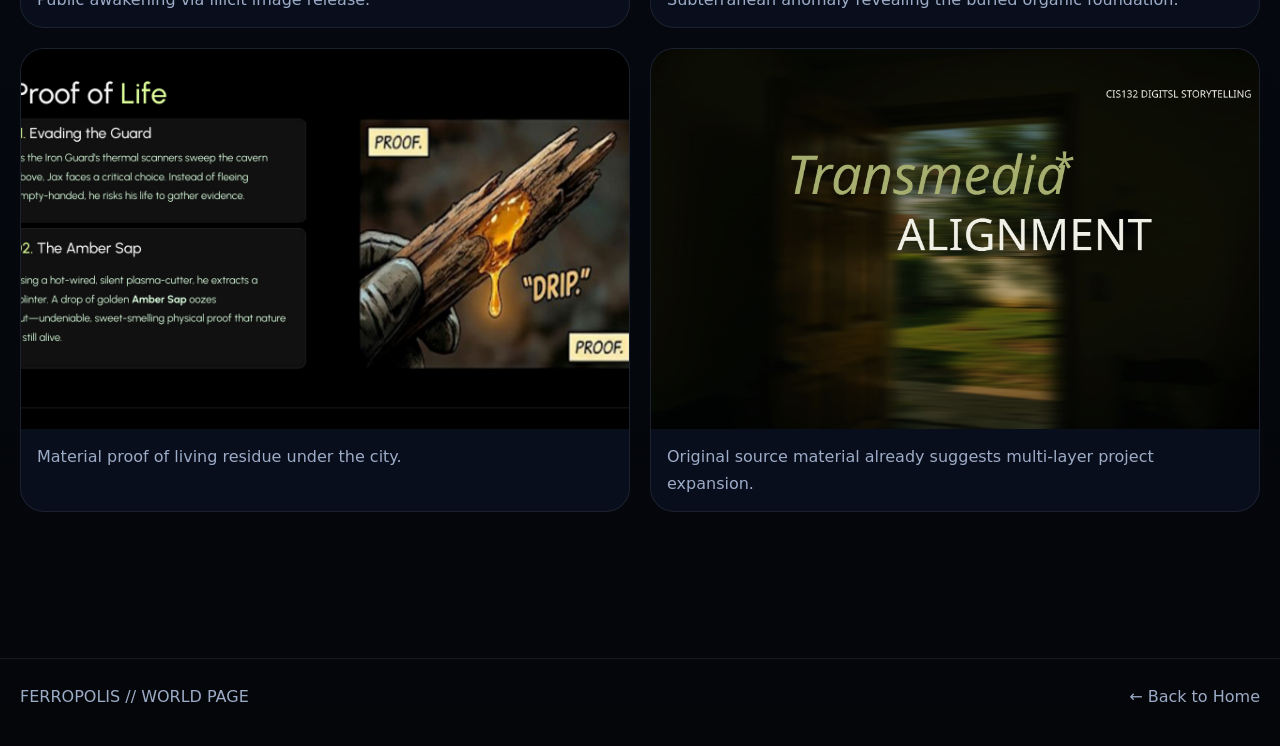
==== commit 4ec7221c: "Add files via upload Signed-off-by: bernie8026 <105189016+bernie8026@users.noreply.github.com>" ====
--- a/ferropolis.html
+++ b/ferropolis.html
@@ -59,6 +59,83 @@
   </div>
 </section>
 
+
+<section id="route-sim" class="section">
+  <div class="head"><h2>Route Simulation</h2><p>Audience members can choose which investigative route to follow first. The site stays official in tone, but the reading path becomes interactive.</p></div>
+  <div class="interactive-grid">
+    <div class="terminal">
+      <div class="kicker">Interactive Story Route</div>
+      <h3 data-route-title></h3>
+      <p data-route-desc></p>
+      <div class="segmented">
+        <button type="button" data-route-target="elara">Elara Route</button>
+        <button type="button" data-route-target="jax">Jax Route</button>
+        <button type="button" data-route-target="convergence">Convergence</button>
+      </div>
+      <div class="route-list" data-route-list></div>
+    </div>
+    <div class="terminal">
+      <div class="route-image"><img data-route-img src="assets/images/digital-choice.jpg" alt="Route preview" /></div>
+    </div>
+  </div>
+</section>
+
+<section id="map-terminal" class="section">
+  <div class="head"><h2>Interactive Map</h2><p>A clickable map lets the viewer inspect major nodes of Ferropolis instead of passively scrolling through static world text.</p></div>
+  <div class="map-panel">
+    <div class="map-canvas">
+      <div class="map-line l1"></div>
+      <div class="map-line l2"></div>
+      <div class="map-line l3"></div>
+      <button class="map-node archives" type="button" data-map-key="archives"><small>Zone</small>Archives</button>
+      <button class="map-node broadcast" type="button" data-map-key="broadcast"><small>Zone</small>Broadcast Node</button>
+      <button class="map-node deep" type="button" data-map-key="deep"><small>Zone</small>Deep Layers</button>
+      <button class="map-node bedrock" type="button" data-map-key="bedrock"><small>Zone</small>Bedrock</button>
+      <div class="map-readout">
+        <div class="label">Location Readout</div>
+        <h3 data-map-title></h3>
+        <p data-map-desc></p>
+      </div>
+    </div>
+  </div>
+</section>
+
+<section id="briefing-test" class="section">
+  <div class="head"><h2>Briefing Test</h2><p>A question terminal turns the audience into active participants by making them confirm what they have learned about the setting.</p></div>
+  <div class="quiz-panel" data-quiz>
+    <div class="label">Knowledge Check</div>
+    <div class="quiz-question">
+      <h4>1. Which phrase defines the governing doctrine of Ferropolis?</h4>
+      <div class="choice-list">
+        <button class="choice-btn" type="button" data-q="q1" data-value="a">Truth survives beneath the city.</button>
+        <button class="choice-btn" type="button" data-q="q1" data-value="b">Metal is eternal; Flesh is fleeting.</button>
+        <button class="choice-btn" type="button" data-q="q1" data-value="c">Nature returns when memory fails.</button>
+      </div>
+    </div>
+    <div class="quiz-question">
+      <h4>2. What provides material proof that buried organic life still exists under the city?</h4>
+      <div class="choice-list">
+        <button class="choice-btn" type="button" data-q="q2" data-value="a">A thermal scanner log.</button>
+        <button class="choice-btn" type="button" data-q="q2" data-value="b">A broken relay core.</button>
+        <button class="choice-btn" type="button" data-q="q2" data-value="c">Amber sap extracted from the anomaly.</button>
+      </div>
+    </div>
+    <div class="quiz-question">
+      <h4>3. Which layer of Ferropolis is responsible for memory control and historical sanitisation?</h4>
+      <div class="choice-list">
+        <button class="choice-btn" type="button" data-q="q3" data-value="a">The Archives.</button>
+        <button class="choice-btn" type="button" data-q="q3" data-value="b">The Dawn Camp.</button>
+        <button class="choice-btn" type="button" data-q="q3" data-value="c">The Bedrock Vault.</button>
+      </div>
+    </div>
+    <div class="quiz-actions">
+      <button class="button" type="button" data-quiz-submit>Run Check</button>
+      <button class="button alt" type="button" data-quiz-reset>Reset</button>
+    </div>
+    <div class="result-box" data-quiz-result>Select one answer per question, then run the terminal check.</div>
+  </div>
+</section>
+
 <section id="gallery" class="section">
   <div class="head"><h2>Media</h2><p>Visual material can stay restrained and official while still communicating the project’s key setting beats.</p></div>
   <div class="gallery">
--- a/assets/css/style.css
+++ b/assets/css/style.css
@@ -111,3 +111,49 @@
   .quick-grid,.world-grid,.profile-grid,.media-grid,.info-grid,.gallery{grid-template-columns:1fr}
   .hero-inner{padding-top:92px}
 }
+
+
+.interactive-grid{display:grid;grid-template-columns:1fr 1fr;gap:20px}
+.terminal,.map-panel,.quiz-panel{background:var(--panel);border:1px solid rgba(255,255,255,.08);border-radius:24px;box-shadow:0 14px 34px rgba(0,0,0,.2), inset 0 0 0 1px rgba(255,255,255,.02)}
+.terminal,.quiz-panel{padding:24px}
+.segmented{display:flex;flex-wrap:wrap;gap:10px;margin:16px 0 18px}
+.segmented button,.choice-btn,.map-node{
+  appearance:none;border:1px solid rgba(255,255,255,.1);background:rgba(255,255,255,.03);color:var(--text);cursor:pointer;
+}
+.segmented button,.choice-btn{padding:11px 14px;border-radius:999px;font-size:.82rem;letter-spacing:.1em;text-transform:uppercase}
+.segmented button.active,.choice-btn.active,.map-node.active{border-color:var(--line);background:rgba(31,214,255,.1);box-shadow:0 0 0 1px rgba(31,214,255,.12) inset}
+.route-image{border-radius:20px;overflow:hidden;border:1px solid rgba(255,255,255,.08);margin-top:18px}
+.route-image img{width:100%;aspect-ratio:16/9;object-fit:cover}
+.route-list{display:grid;gap:12px;margin-top:16px}
+.route-list div{padding:14px 16px;border-radius:18px;background:rgba(255,255,255,.03);border:1px solid rgba(255,255,255,.06);color:var(--muted);line-height:1.7}
+.map-panel{position:relative;min-height:520px;overflow:hidden}
+.map-panel::before{content:'';position:absolute;inset:0;background:linear-gradient(180deg, rgba(4,8,16,.05), rgba(4,8,16,.34)), url('assets/images/digital-ferropolis.jpg') center/cover no-repeat;filter:brightness(.45) saturate(.95)}
+.map-panel::after{content:'';position:absolute;inset:0;background:radial-gradient(circle at 22% 24%, rgba(31,214,255,.18), transparent 18%),radial-gradient(circle at 68% 58%, rgba(31,214,255,.16), transparent 18%),radial-gradient(circle at 52% 78%, rgba(200,255,121,.12), transparent 18%),linear-gradient(180deg, rgba(5,8,14,.1), rgba(5,8,14,.66));pointer-events:none}
+.map-canvas{position:relative;z-index:1;min-height:520px;padding:24px}
+.map-node{position:absolute;width:142px;padding:10px 12px;border-radius:16px;text-align:left;font-size:.8rem;line-height:1.45;backdrop-filter:blur(8px)}
+.map-node small{display:block;color:var(--line);text-transform:uppercase;letter-spacing:.12em;margin-bottom:6px}
+.map-node.archives{top:14%;left:14%}
+.map-node.deep{top:45%;right:12%}
+.map-node.bedrock{bottom:12%;left:44%}
+.map-node.broadcast{top:10%;right:24%}
+.map-line{position:absolute;background:linear-gradient(90deg, rgba(31,214,255,.05), rgba(31,214,255,.48), rgba(31,214,255,.05));height:2px;transform-origin:left center;z-index:0;opacity:.7}
+.map-line.l1{top:26%;left:25%;width:48%;transform:rotate(12deg)}
+.map-line.l2{top:58%;left:50%;width:22%;transform:rotate(45deg)}
+.map-line.l3{top:31%;left:22%;width:36%;transform:rotate(66deg)}
+.map-readout{position:absolute;left:24px;right:24px;bottom:24px;z-index:2;padding:18px 20px;border-radius:22px;background:rgba(8,12,22,.88);border:1px solid rgba(255,255,255,.08);backdrop-filter:blur(10px)}
+.map-readout .label,.quiz-panel .label{font-size:.74rem;color:var(--line);letter-spacing:.14em;text-transform:uppercase;margin-bottom:8px}
+.map-readout h3{margin:0 0 8px;font-size:1.24rem}
+.map-readout p{margin:0;color:var(--muted);line-height:1.75}
+.quiz-question{padding:18px 0;border-top:1px solid rgba(255,255,255,.08)}
+.quiz-question:first-of-type{border-top:0;padding-top:0}
+.quiz-question h4{margin:0 0 12px;font-size:1rem}
+.choice-list{display:grid;gap:10px}
+.choice-btn{text-align:left;border-radius:16px;padding:12px 14px;font-size:.92rem;letter-spacing:0;text-transform:none}
+.quiz-actions{display:flex;gap:12px;flex-wrap:wrap;margin-top:18px}
+.result-box{margin-top:18px;padding:16px 18px;border-radius:18px;background:rgba(255,255,255,.03);border:1px solid rgba(255,255,255,.08);color:var(--muted);line-height:1.75}
+.interactive-links{display:grid;grid-template-columns:repeat(3,minmax(0,1fr));gap:16px;margin-top:10px}
+.interactive-card{padding:20px;border-radius:22px;background:var(--panel);border:1px solid rgba(255,255,255,.08)}
+.interactive-card h3{margin:0 0 8px;font-size:1.12rem}
+.interactive-card p{margin:0;color:var(--muted);line-height:1.7}
+@media (max-width:1080px){.interactive-grid,.interactive-links{grid-template-columns:1fr}.map-panel{min-height:620px}}
+@media (max-width:760px){.map-node{width:120px;font-size:.72rem}.map-node.archives{left:6%}.map-node.deep{right:4%}.map-node.bedrock{left:34%}.map-node.broadcast{right:12%}}
